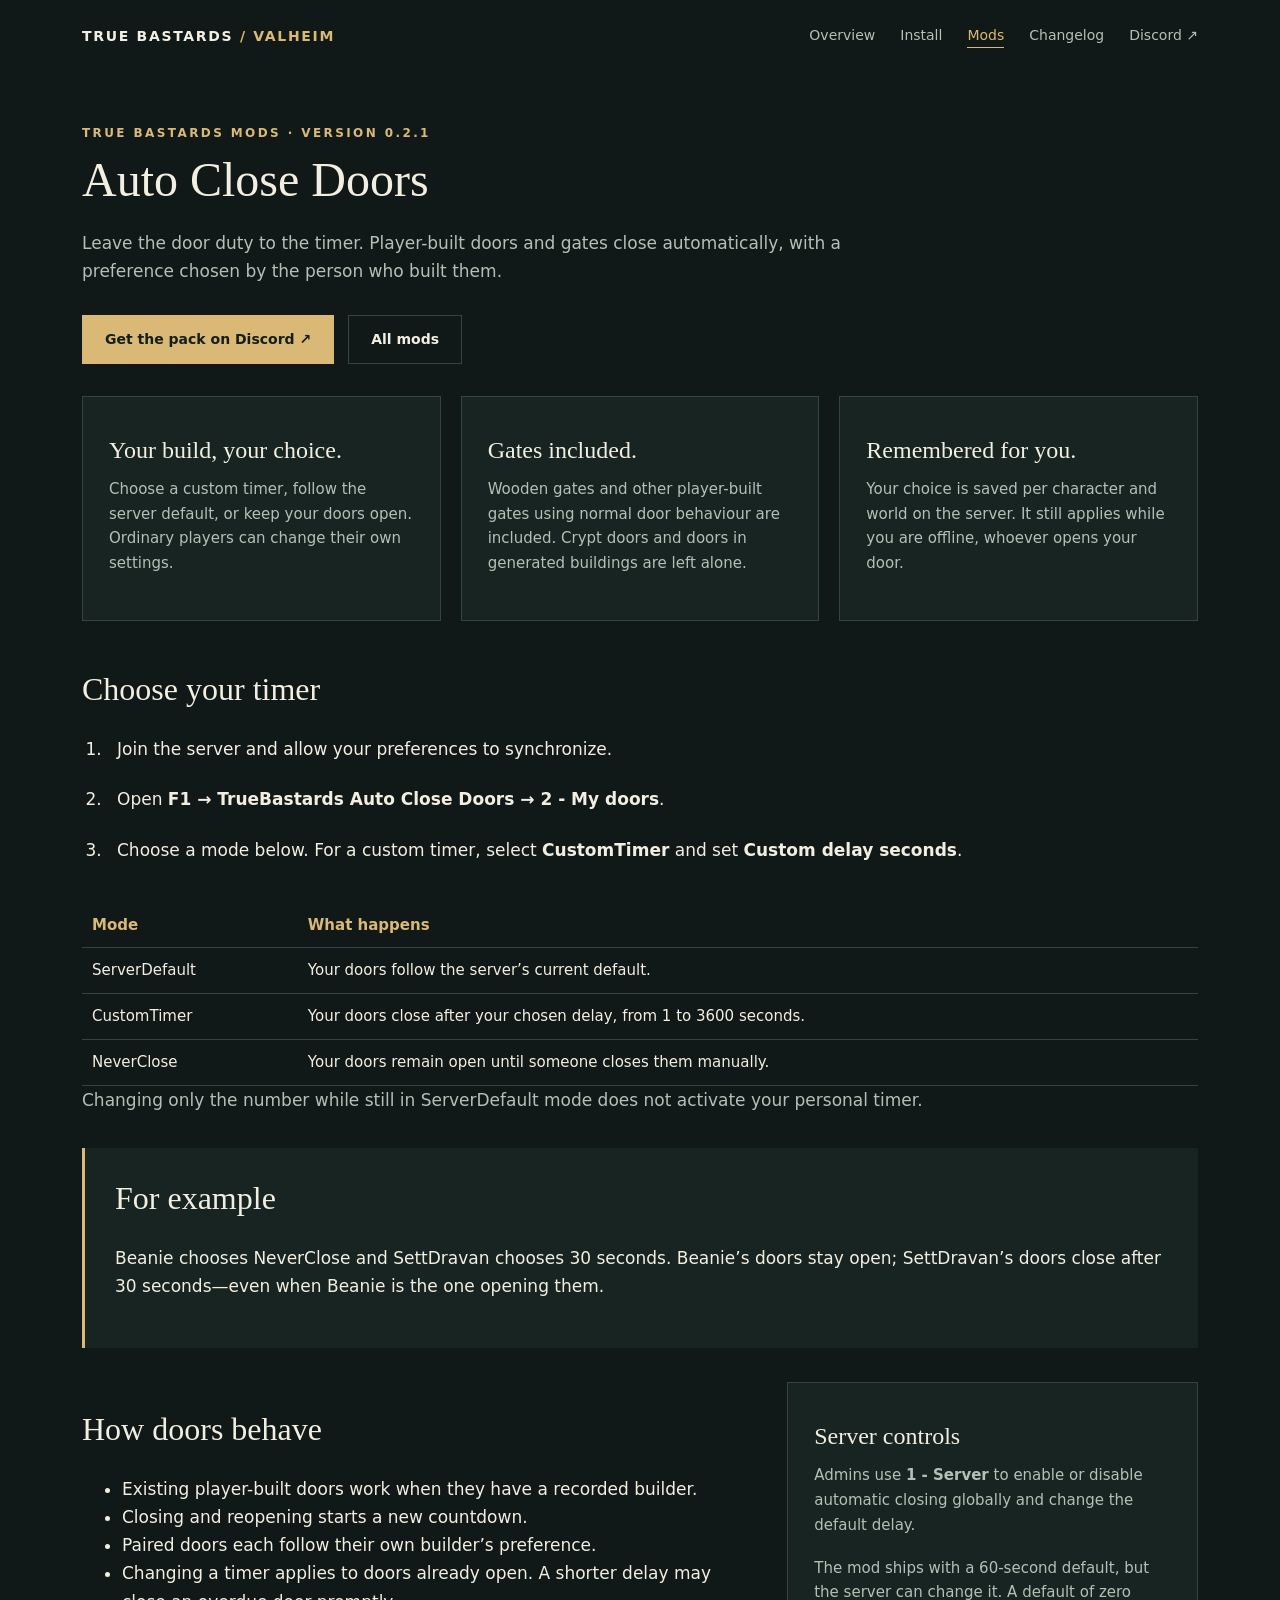
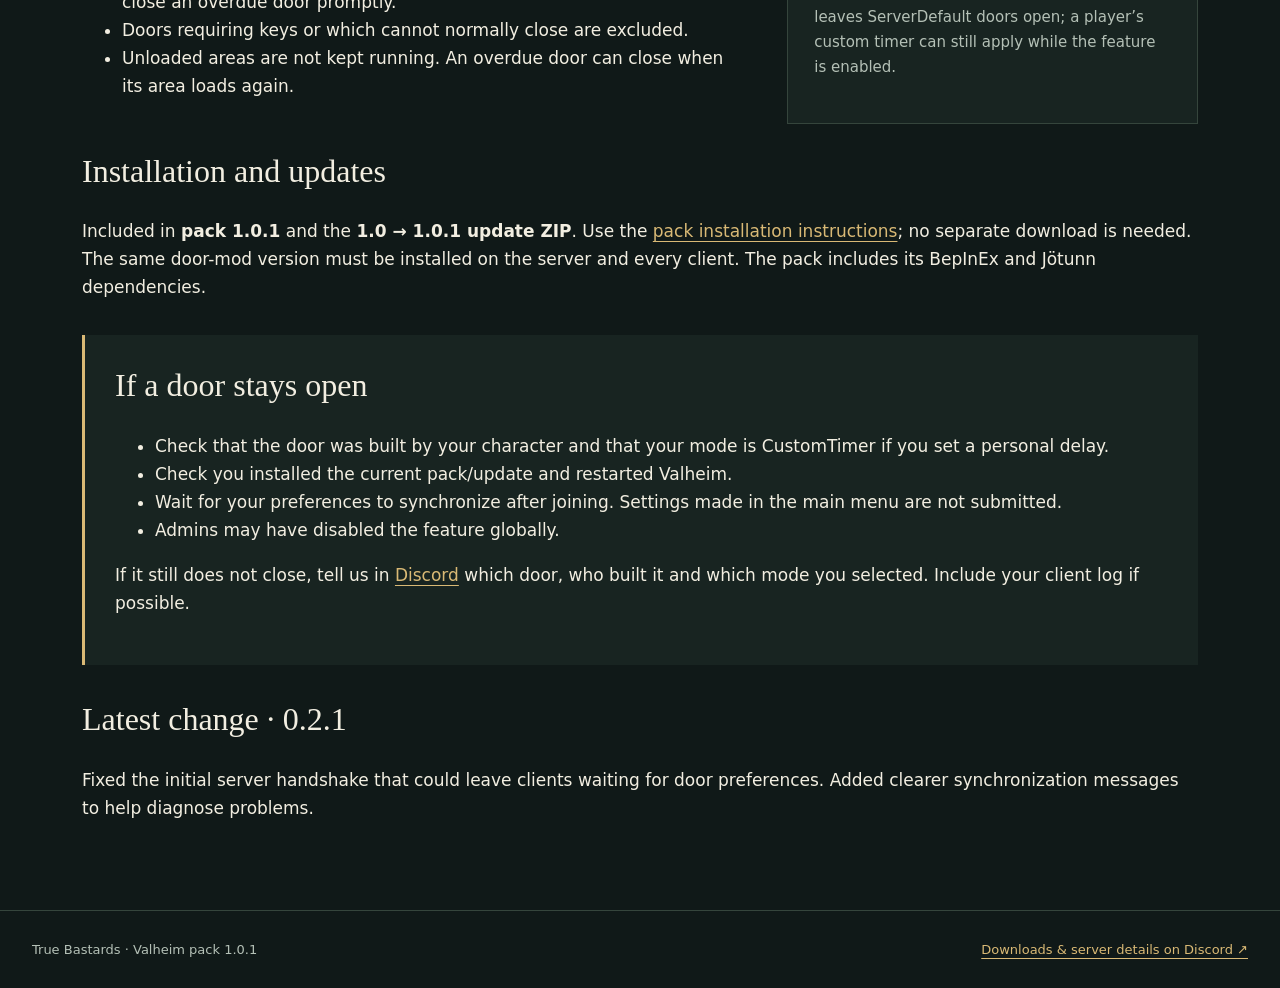
==== auto-close-doors.html @ efa7d238 "Update pack pages for 1.0.1" ====
<!doctype html>
<html lang="en"><head><meta charset="utf-8"><meta name="viewport" content="width=device-width,initial-scale=1"><meta name="description" content="True Bastards Valheim: a survival mod pack for friends. Installation, included mods and release notes."><title>Auto Close Doors · True Bastards Valheim</title><link rel="stylesheet" href="assets/style.css"></head>
<body><a class="skip" href="#main">Skip to content</a><header class="topbar"><a class="brand" href="index.html">TRUE BASTARDS <span>/ VALHEIM</span></a><nav aria-label="Main navigation"><a href="index.html">Overview</a><a href="install.html">Install</a><a href="mods.html" aria-current="page">Mods</a><a href="changelog.html">Changelog</a><a href="https://discord.com/channels/659137486332887071/1054946454545907762">Discord ↗</a></nav></header>
<main id="main"><div class="eyebrow">True Bastards mods · Version 0.2.1</div><h1 class="page-title">Auto Close Doors</h1><p class="intro">Leave the door duty to the timer. Player-built doors and gates close automatically, with a preference chosen by the person who built them.</p><div class="actions"><a class="button" href="https://discord.com/channels/659137486332887071/1054946454545907762">Get the pack on Discord ↗</a><a class="button secondary" href="mods.html">All mods</a></div><div class="grid"><section class="card"><h3>Your build, your choice.</h3><p>Choose a custom timer, follow the server default, or keep your doors open. Ordinary players can change their own settings.</p></section><section class="card"><h3>Gates included.</h3><p>Wooden gates and other player-built gates using normal door behaviour are included. Crypt doors and doors in generated buildings are left alone.</p></section><section class="card"><h3>Remembered for you.</h3><p>Your choice is saved per character and world on the server. It still applies while you are offline, whoever opens your door.</p></section></div><section id="settings"><h2>Choose your timer</h2><ol class="steps"><li>Join the server and allow your preferences to synchronize.</li><li>Open <strong>F1 → TrueBastards Auto Close Doors → 2 - My doors</strong>.</li><li>Choose a mode below. For a custom timer, select <strong>CustomTimer</strong> and set <strong>Custom delay seconds</strong>.</li></ol><table><thead><tr><th>Mode</th><th>What happens</th></tr></thead><tbody><tr><td>ServerDefault</td><td>Your doors follow the server’s current default.</td></tr><tr><td>CustomTimer</td><td>Your doors close after your chosen delay, from 1 to 3600 seconds.</td></tr><tr><td>NeverClose</td><td>Your doors remain open until someone closes them manually.</td></tr></tbody></table><p class="muted">Changing only the number while still in ServerDefault mode does not activate your personal timer.</p></section><section class="band"><h2>For example</h2><p>Beanie chooses NeverClose and SettDravan chooses 30 seconds. Beanie’s doors stay open; SettDravan’s doors close after 30 seconds—even when Beanie is the one opening them.</p></section><div class="split"><section><h2>How doors behave</h2><ul><li>Existing player-built doors work when they have a recorded builder.</li><li>Closing and reopening starts a new countdown.</li><li>Paired doors each follow their own builder’s preference.</li><li>Changing a timer applies to doors already open. A shorter delay may close an overdue door promptly.</li><li>Doors requiring keys or which cannot normally close are excluded.</li><li>Unloaded areas are not kept running. An overdue door can close when its area loads again.</li></ul></section><section class="card"><h3>Server controls</h3><p>Admins use <strong>1 - Server</strong> to enable or disable automatic closing globally and change the default delay.</p><p>The mod ships with a 60-second default, but the server can change it. A default of zero leaves ServerDefault doors open; a player’s custom timer can still apply while the feature is enabled.</p></section></div><section><h2>Installation and updates</h2><p>Included in <strong>pack 1.0.1</strong> and the <strong>1.0 → 1.0.1 update ZIP</strong>. Use the <a href="install.html#update">pack installation instructions</a>; no separate download is needed. The same door-mod version must be installed on the server and every client. The pack includes its BepInEx and Jötunn dependencies.</p></section><section class="band"><h2>If a door stays open</h2><ul><li>Check that the door was built by your character and that your mode is CustomTimer if you set a personal delay.</li><li>Check you installed the current pack/update and restarted Valheim.</li><li>Wait for your preferences to synchronize after joining. Settings made in the main menu are not submitted.</li><li>Admins may have disabled the feature globally.</li></ul><p>If it still does not close, tell us in <a href="https://discord.com/channels/659137486332887071/1054946454545907762">Discord</a> which door, who built it and which mode you selected. Include your client log if possible.</p></section><section><h2>Latest change · 0.2.1</h2><p>Fixed the initial server handshake that could leave clients waiting for door preferences. Added clearer synchronization messages to help diagnose problems.</p></section></main>
<footer><p>True Bastards · Valheim pack 1.0.1</p><p><a href="https://discord.com/channels/659137486332887071/1054946454545907762">Downloads &amp; server details on Discord ↗</a></p></footer>
</body></html>
---- assets/style.css ----
:root{color-scheme:dark;--bg:#101918;--panel:#182421;--ink:#f2eee1;--muted:#b4c0b6;--gold:#d9b975;--line:#35453c}*{box-sizing:border-box}body{margin:0;background:var(--bg);color:var(--ink);font:17px/1.65 system-ui,sans-serif}a{color:var(--gold);text-underline-offset:4px}a:hover{color:#fff}a:focus-visible,input:focus-visible,select:focus-visible{outline:3px solid var(--gold);outline-offset:5px}.skip{position:absolute;left:12px;top:-80px}.skip:focus{top:12px;background:var(--bg);z-index:5}.topbar{max-width:1180px;margin:auto;padding:24px 32px;display:flex;align-items:center;justify-content:space-between;gap:24px}.brand{text-decoration:none;color:var(--ink);font-weight:800;letter-spacing:.12em;font-size:14px}.brand span{color:var(--gold)}nav{display:flex;gap:25px;flex-wrap:wrap}nav a{color:var(--muted);text-decoration:none;font-size:14px}nav a[aria-current=page]{color:var(--gold);border-bottom:1px solid}.hero{position:relative;overflow:hidden;border-block:1px solid var(--line);background:linear-gradient(90deg,rgba(9,16,13,.72),rgba(9,16,13,.22) 55%,rgba(9,16,13,.05)),url("norse-ritual-v1.png") center center/cover no-repeat;padding:85px max(32px,calc((100vw - 1116px)/2)) 100px}.hero:after{content:none}.hero>*{position:relative;z-index:1}.eyebrow{color:var(--gold);font-size:12px;font-weight:700;letter-spacing:.2em;text-transform:uppercase}.hero h1{font-family:Georgia,serif;font-weight:400;font-size:clamp(42px,6.4vw,78px);line-height:1.08;max-width:780px;margin:20px 0}.hero p{max-width:630px;color:var(--muted);font-size:19px}.actions{display:flex;gap:14px;flex-wrap:wrap;margin-top:30px}.button{display:inline-block;padding:12px 22px;background:var(--gold);color:#151e18;text-decoration:none;font-size:14px;font-weight:750;border:1px solid var(--gold)}.button:hover{background:#f2d89e;color:#101918}.button.secondary{background:transparent;color:var(--ink);border-color:var(--line)}main{max-width:1180px;padding:52px 32px 70px;margin:auto}h2,h3{font-family:Georgia,serif;font-weight:400;line-height:1.25}h2{font-size:32px}h3{font-size:24px}p{margin:0 0 18px}.intro{max-width:760px;color:var(--muted)}.grid{display:grid;grid-template-columns:repeat(3,1fr);gap:20px;margin:32px 0 48px}.card{background:var(--panel);border:1px solid var(--line);padding:26px}.card h3{margin:12px 0}.card p{color:var(--muted);font-size:15px}.number{color:var(--gold);font-size:12px;letter-spacing:.15em}.band{padding:30px;border-left:3px solid var(--gold);background:var(--panel);margin:34px 0}.band h2{margin-top:0}.split{display:grid;grid-template-columns:1.6fr 1fr;gap:48px}.steps{padding-left:25px}.steps li{padding:0 0 22px 10px}.steps strong{color:var(--ink)}.steps p{color:var(--muted);margin:5px 0 0}.page-title{font:48px/1.1 Georgia,serif;margin:10px 0 22px}.filters{display:flex;gap:16px;align-items:end;margin:32px 0 15px}.filters label{display:grid;gap:6px;font-size:13px;color:var(--muted)}.filters label:first-child{flex:1}input,select{font:inherit;background:var(--panel);border:1px solid var(--line);color:var(--ink);padding:12px;min-width:0;width:100%}.mod-grid{display:grid;grid-template-columns:repeat(2,1fr);gap:16px}.mod h2{font-size:24px;margin:8px 0 12px}.mod p{font-size:15px}.mod .meta{font:12px system-ui;color:var(--gold);text-transform:uppercase;letter-spacing:.08em}.mod a{font-size:14px}.muted{color:var(--muted)}.release{border-top:1px solid var(--line);padding:30px 0}.release h2{margin:6px 0 18px}.release li{margin:12px 0}footer{border-top:1px solid var(--line);padding:28px 32px;display:flex;justify-content:space-between;gap:20px;font-size:13px;color:var(--muted)}footer p{margin:0}code{color:var(--gold);overflow-wrap:anywhere}table{width:100%;border-collapse:collapse;font-size:15px}td,th{text-align:left;border-bottom:1px solid var(--line);padding:10px}th{color:var(--gold)}[hidden]{display:none!important}@media(max-width:760px){.topbar{align-items:flex-start;flex-direction:column;padding:22px}nav{gap:18px}.hero{padding:52px 22px 65px;background-position:72% center;background-image:linear-gradient(90deg,rgba(9,16,13,.85),rgba(9,16,13,.58)),url("norse-ritual-v1.png")}.hero:after{inset:45% 0 0 25%}main{padding:34px 22px 50px}.grid,.split,.mod-grid{grid-template-columns:1fr;gap:16px}.filters{align-items:stretch;flex-direction:column}.page-title{font-size:39px}footer{flex-direction:column;padding:24px 22px}.grid{margin-bottom:32px}}@media(prefers-reduced-motion:reduce){*{scroll-behavior:auto!important}}
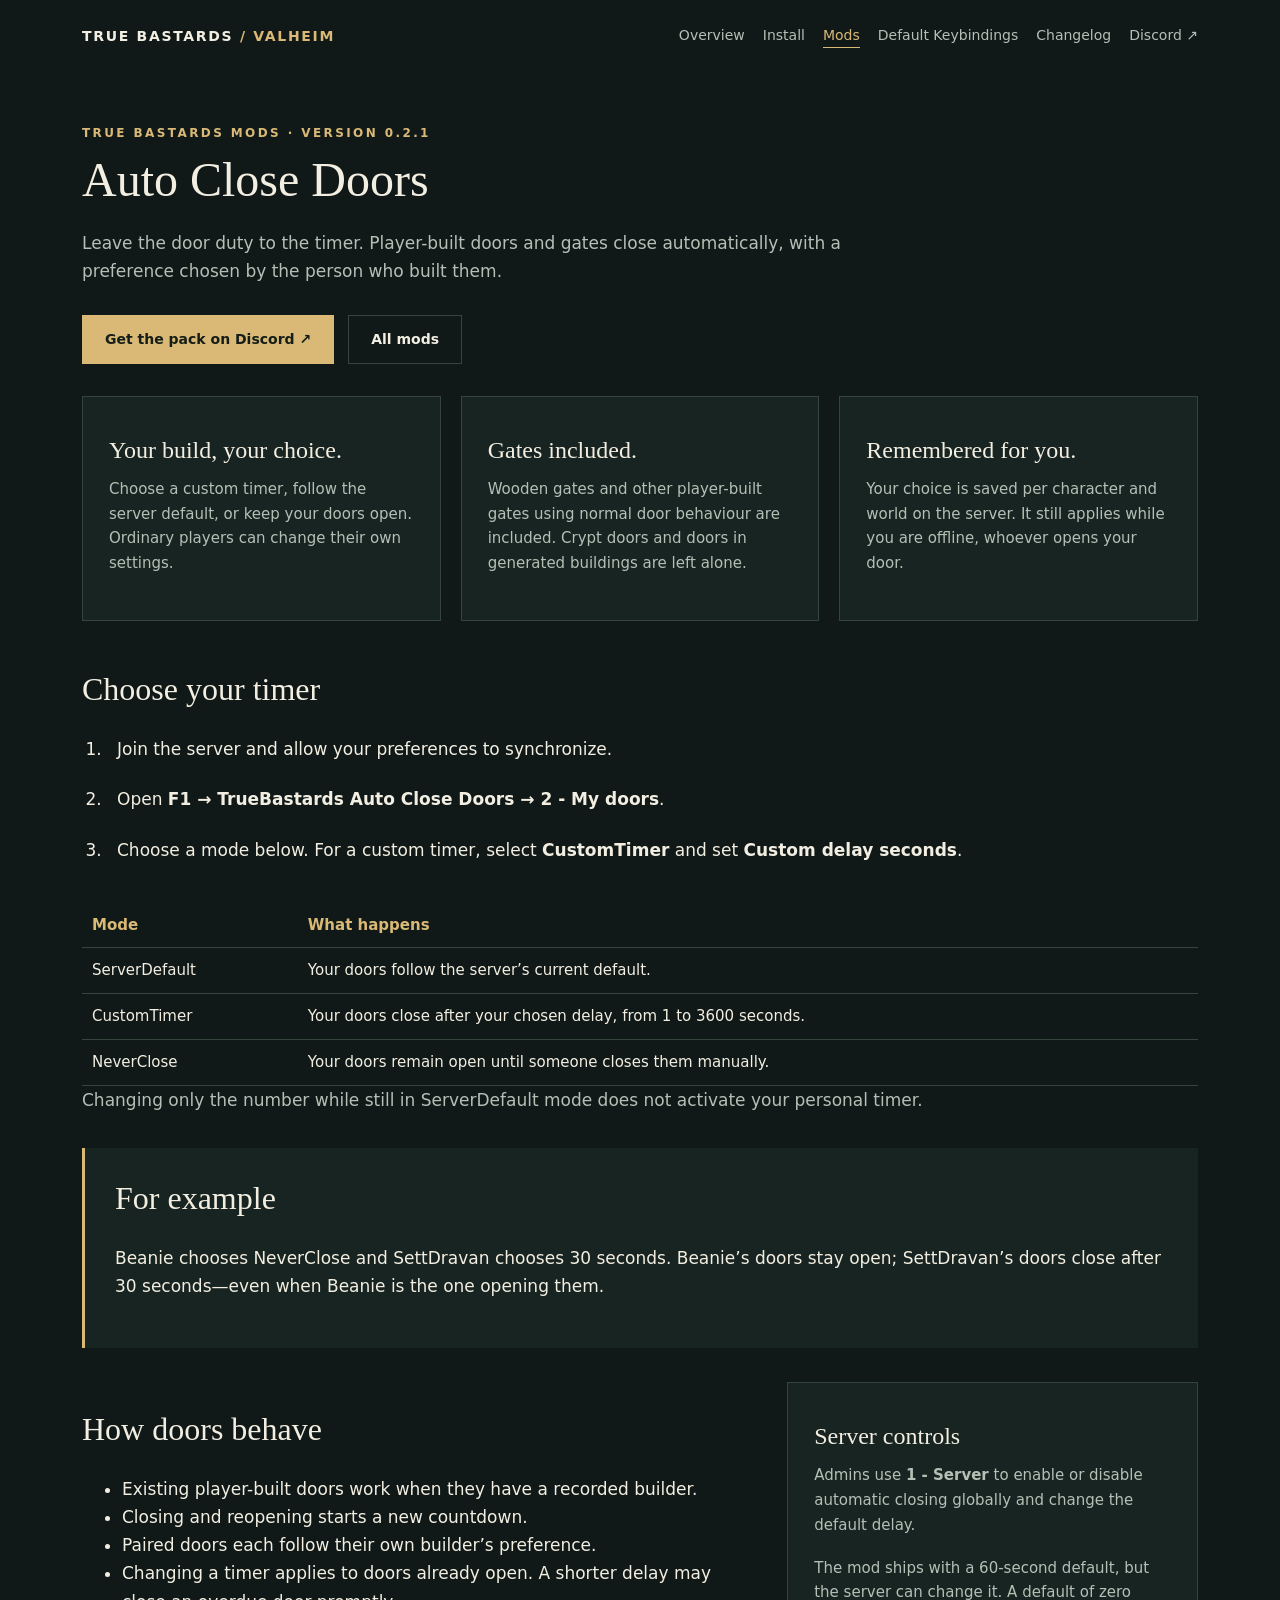
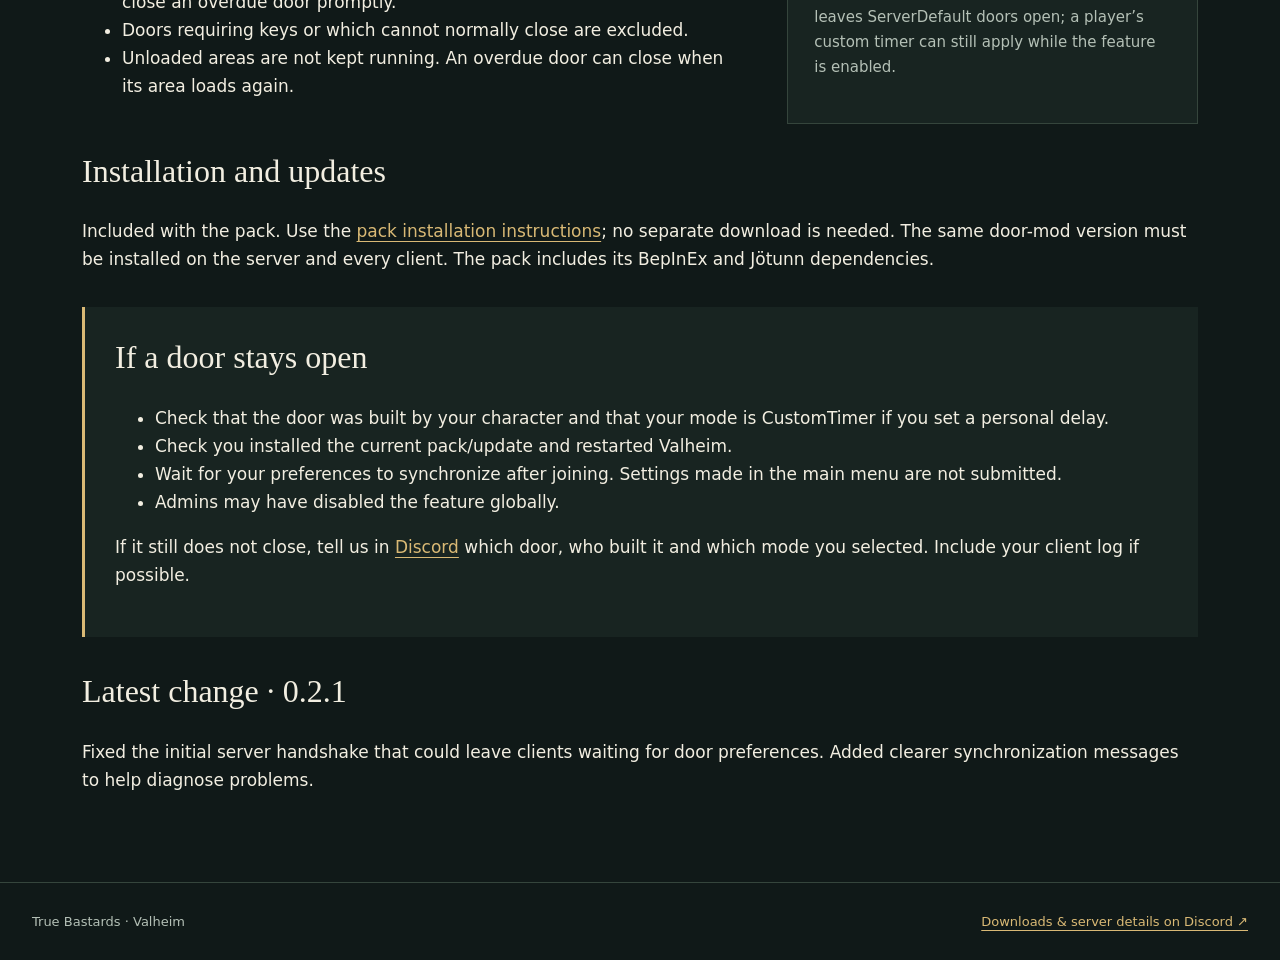
==== commit 5eacd67d: "Update pack website and controls" ====
--- a/auto-close-doors.html
+++ b/auto-close-doors.html
@@ -1,6 +1,6 @@
 <!doctype html>
 <html lang="en"><head><meta charset="utf-8"><meta name="viewport" content="width=device-width,initial-scale=1"><meta name="description" content="True Bastards Valheim: a survival mod pack for friends. Installation, included mods and release notes."><title>Auto Close Doors · True Bastards Valheim</title><link rel="stylesheet" href="assets/style.css"></head>
-<body><a class="skip" href="#main">Skip to content</a><header class="topbar"><a class="brand" href="index.html">TRUE BASTARDS <span>/ VALHEIM</span></a><nav aria-label="Main navigation"><a href="index.html">Overview</a><a href="install.html">Install</a><a href="mods.html" aria-current="page">Mods</a><a href="changelog.html">Changelog</a><a href="https://discord.com/channels/659137486332887071/1054946454545907762">Discord ↗</a></nav></header>
-<main id="main"><div class="eyebrow">True Bastards mods · Version 0.2.1</div><h1 class="page-title">Auto Close Doors</h1><p class="intro">Leave the door duty to the timer. Player-built doors and gates close automatically, with a preference chosen by the person who built them.</p><div class="actions"><a class="button" href="https://discord.com/channels/659137486332887071/1054946454545907762">Get the pack on Discord ↗</a><a class="button secondary" href="mods.html">All mods</a></div><div class="grid"><section class="card"><h3>Your build, your choice.</h3><p>Choose a custom timer, follow the server default, or keep your doors open. Ordinary players can change their own settings.</p></section><section class="card"><h3>Gates included.</h3><p>Wooden gates and other player-built gates using normal door behaviour are included. Crypt doors and doors in generated buildings are left alone.</p></section><section class="card"><h3>Remembered for you.</h3><p>Your choice is saved per character and world on the server. It still applies while you are offline, whoever opens your door.</p></section></div><section id="settings"><h2>Choose your timer</h2><ol class="steps"><li>Join the server and allow your preferences to synchronize.</li><li>Open <strong>F1 → TrueBastards Auto Close Doors → 2 - My doors</strong>.</li><li>Choose a mode below. For a custom timer, select <strong>CustomTimer</strong> and set <strong>Custom delay seconds</strong>.</li></ol><table><thead><tr><th>Mode</th><th>What happens</th></tr></thead><tbody><tr><td>ServerDefault</td><td>Your doors follow the server’s current default.</td></tr><tr><td>CustomTimer</td><td>Your doors close after your chosen delay, from 1 to 3600 seconds.</td></tr><tr><td>NeverClose</td><td>Your doors remain open until someone closes them manually.</td></tr></tbody></table><p class="muted">Changing only the number while still in ServerDefault mode does not activate your personal timer.</p></section><section class="band"><h2>For example</h2><p>Beanie chooses NeverClose and SettDravan chooses 30 seconds. Beanie’s doors stay open; SettDravan’s doors close after 30 seconds—even when Beanie is the one opening them.</p></section><div class="split"><section><h2>How doors behave</h2><ul><li>Existing player-built doors work when they have a recorded builder.</li><li>Closing and reopening starts a new countdown.</li><li>Paired doors each follow their own builder’s preference.</li><li>Changing a timer applies to doors already open. A shorter delay may close an overdue door promptly.</li><li>Doors requiring keys or which cannot normally close are excluded.</li><li>Unloaded areas are not kept running. An overdue door can close when its area loads again.</li></ul></section><section class="card"><h3>Server controls</h3><p>Admins use <strong>1 - Server</strong> to enable or disable automatic closing globally and change the default delay.</p><p>The mod ships with a 60-second default, but the server can change it. A default of zero leaves ServerDefault doors open; a player’s custom timer can still apply while the feature is enabled.</p></section></div><section><h2>Installation and updates</h2><p>Included in <strong>pack 1.0.1</strong> and the <strong>1.0 → 1.0.1 update ZIP</strong>. Use the <a href="install.html#update">pack installation instructions</a>; no separate download is needed. The same door-mod version must be installed on the server and every client. The pack includes its BepInEx and Jötunn dependencies.</p></section><section class="band"><h2>If a door stays open</h2><ul><li>Check that the door was built by your character and that your mode is CustomTimer if you set a personal delay.</li><li>Check you installed the current pack/update and restarted Valheim.</li><li>Wait for your preferences to synchronize after joining. Settings made in the main menu are not submitted.</li><li>Admins may have disabled the feature globally.</li></ul><p>If it still does not close, tell us in <a href="https://discord.com/channels/659137486332887071/1054946454545907762">Discord</a> which door, who built it and which mode you selected. Include your client log if possible.</p></section><section><h2>Latest change · 0.2.1</h2><p>Fixed the initial server handshake that could leave clients waiting for door preferences. Added clearer synchronization messages to help diagnose problems.</p></section></main>
-<footer><p>True Bastards · Valheim pack 1.0.1</p><p><a href="https://discord.com/channels/659137486332887071/1054946454545907762">Downloads &amp; server details on Discord ↗</a></p></footer>
+<body><a class="skip" href="#main">Skip to content</a><header class="topbar"><a class="brand" href="index.html">TRUE BASTARDS <span>/ VALHEIM</span></a><nav aria-label="Main navigation"><a href="index.html">Overview</a><a href="install.html">Install</a><a href="mods.html" aria-current="page">Mods</a><a href="keybindings.html">Default Keybindings</a><a href="changelog.html">Changelog</a><a href="https://discord.com/channels/659137486332887071/1054946454545907762">Discord ↗</a></nav></header>
+<main id="main"><div class="eyebrow">True Bastards mods · Version 0.2.1</div><h1 class="page-title">Auto Close Doors</h1><p class="intro">Leave the door duty to the timer. Player-built doors and gates close automatically, with a preference chosen by the person who built them.</p><div class="actions"><a class="button" href="https://discord.com/channels/659137486332887071/1054946454545907762">Get the pack on Discord ↗</a><a class="button secondary" href="mods.html">All mods</a></div><div class="grid"><section class="card"><h3>Your build, your choice.</h3><p>Choose a custom timer, follow the server default, or keep your doors open. Ordinary players can change their own settings.</p></section><section class="card"><h3>Gates included.</h3><p>Wooden gates and other player-built gates using normal door behaviour are included. Crypt doors and doors in generated buildings are left alone.</p></section><section class="card"><h3>Remembered for you.</h3><p>Your choice is saved per character and world on the server. It still applies while you are offline, whoever opens your door.</p></section></div><section id="settings"><h2>Choose your timer</h2><ol class="steps"><li>Join the server and allow your preferences to synchronize.</li><li>Open <strong>F1 → TrueBastards Auto Close Doors → 2 - My doors</strong>.</li><li>Choose a mode below. For a custom timer, select <strong>CustomTimer</strong> and set <strong>Custom delay seconds</strong>.</li></ol><table><thead><tr><th>Mode</th><th>What happens</th></tr></thead><tbody><tr><td>ServerDefault</td><td>Your doors follow the server’s current default.</td></tr><tr><td>CustomTimer</td><td>Your doors close after your chosen delay, from 1 to 3600 seconds.</td></tr><tr><td>NeverClose</td><td>Your doors remain open until someone closes them manually.</td></tr></tbody></table><p class="muted">Changing only the number while still in ServerDefault mode does not activate your personal timer.</p></section><section class="band"><h2>For example</h2><p>Beanie chooses NeverClose and SettDravan chooses 30 seconds. Beanie’s doors stay open; SettDravan’s doors close after 30 seconds—even when Beanie is the one opening them.</p></section><div class="split"><section><h2>How doors behave</h2><ul><li>Existing player-built doors work when they have a recorded builder.</li><li>Closing and reopening starts a new countdown.</li><li>Paired doors each follow their own builder’s preference.</li><li>Changing a timer applies to doors already open. A shorter delay may close an overdue door promptly.</li><li>Doors requiring keys or which cannot normally close are excluded.</li><li>Unloaded areas are not kept running. An overdue door can close when its area loads again.</li></ul></section><section class="card"><h3>Server controls</h3><p>Admins use <strong>1 - Server</strong> to enable or disable automatic closing globally and change the default delay.</p><p>The mod ships with a 60-second default, but the server can change it. A default of zero leaves ServerDefault doors open; a player’s custom timer can still apply while the feature is enabled.</p></section></div><section><h2>Installation and updates</h2><p>Included with the pack. Use the <a href="install.html#update">pack installation instructions</a>; no separate download is needed. The same door-mod version must be installed on the server and every client. The pack includes its BepInEx and Jötunn dependencies.</p></section><section class="band"><h2>If a door stays open</h2><ul><li>Check that the door was built by your character and that your mode is CustomTimer if you set a personal delay.</li><li>Check you installed the current pack/update and restarted Valheim.</li><li>Wait for your preferences to synchronize after joining. Settings made in the main menu are not submitted.</li><li>Admins may have disabled the feature globally.</li></ul><p>If it still does not close, tell us in <a href="https://discord.com/channels/659137486332887071/1054946454545907762">Discord</a> which door, who built it and which mode you selected. Include your client log if possible.</p></section><section><h2>Latest change · 0.2.1</h2><p>Fixed the initial server handshake that could leave clients waiting for door preferences. Added clearer synchronization messages to help diagnose problems.</p></section></main>
+<footer><p>True Bastards · Valheim</p><p><a href="https://discord.com/channels/659137486332887071/1054946454545907762">Downloads &amp; server details on Discord ↗</a></p></footer>
 </body></html>
--- a/assets/style.css
+++ b/assets/style.css
@@ -1 +1,3 @@
 :root{color-scheme:dark;--bg:#101918;--panel:#182421;--ink:#f2eee1;--muted:#b4c0b6;--gold:#d9b975;--line:#35453c}*{box-sizing:border-box}body{margin:0;background:var(--bg);color:var(--ink);font:17px/1.65 system-ui,sans-serif}a{color:var(--gold);text-underline-offset:4px}a:hover{color:#fff}a:focus-visible,input:focus-visible,select:focus-visible{outline:3px solid var(--gold);outline-offset:5px}.skip{position:absolute;left:12px;top:-80px}.skip:focus{top:12px;background:var(--bg);z-index:5}.topbar{max-width:1180px;margin:auto;padding:24px 32px;display:flex;align-items:center;justify-content:space-between;gap:24px}.brand{text-decoration:none;color:var(--ink);font-weight:800;letter-spacing:.12em;font-size:14px}.brand span{color:var(--gold)}nav{display:flex;gap:25px;flex-wrap:wrap}nav a{color:var(--muted);text-decoration:none;font-size:14px}nav a[aria-current=page]{color:var(--gold);border-bottom:1px solid}.hero{position:relative;overflow:hidden;border-block:1px solid var(--line);background:linear-gradient(90deg,rgba(9,16,13,.72),rgba(9,16,13,.22) 55%,rgba(9,16,13,.05)),url("norse-ritual-v1.png") center center/cover no-repeat;padding:85px max(32px,calc((100vw - 1116px)/2)) 100px}.hero:after{content:none}.hero>*{position:relative;z-index:1}.eyebrow{color:var(--gold);font-size:12px;font-weight:700;letter-spacing:.2em;text-transform:uppercase}.hero h1{font-family:Georgia,serif;font-weight:400;font-size:clamp(42px,6.4vw,78px);line-height:1.08;max-width:780px;margin:20px 0}.hero p{max-width:630px;color:var(--muted);font-size:19px}.actions{display:flex;gap:14px;flex-wrap:wrap;margin-top:30px}.button{display:inline-block;padding:12px 22px;background:var(--gold);color:#151e18;text-decoration:none;font-size:14px;font-weight:750;border:1px solid var(--gold)}.button:hover{background:#f2d89e;color:#101918}.button.secondary{background:transparent;color:var(--ink);border-color:var(--line)}main{max-width:1180px;padding:52px 32px 70px;margin:auto}h2,h3{font-family:Georgia,serif;font-weight:400;line-height:1.25}h2{font-size:32px}h3{font-size:24px}p{margin:0 0 18px}.intro{max-width:760px;color:var(--muted)}.grid{display:grid;grid-template-columns:repeat(3,1fr);gap:20px;margin:32px 0 48px}.card{background:var(--panel);border:1px solid var(--line);padding:26px}.card h3{margin:12px 0}.card p{color:var(--muted);font-size:15px}.number{color:var(--gold);font-size:12px;letter-spacing:.15em}.band{padding:30px;border-left:3px solid var(--gold);background:var(--panel);margin:34px 0}.band h2{margin-top:0}.split{display:grid;grid-template-columns:1.6fr 1fr;gap:48px}.steps{padding-left:25px}.steps li{padding:0 0 22px 10px}.steps strong{color:var(--ink)}.steps p{color:var(--muted);margin:5px 0 0}.page-title{font:48px/1.1 Georgia,serif;margin:10px 0 22px}.filters{display:flex;gap:16px;align-items:end;margin:32px 0 15px}.filters label{display:grid;gap:6px;font-size:13px;color:var(--muted)}.filters label:first-child{flex:1}input,select{font:inherit;background:var(--panel);border:1px solid var(--line);color:var(--ink);padding:12px;min-width:0;width:100%}.mod-grid{display:grid;grid-template-columns:repeat(2,1fr);gap:16px}.mod h2{font-size:24px;margin:8px 0 12px}.mod p{font-size:15px}.mod .meta{font:12px system-ui;color:var(--gold);text-transform:uppercase;letter-spacing:.08em}.mod a{font-size:14px}.muted{color:var(--muted)}.release{border-top:1px solid var(--line);padding:30px 0}.release h2{margin:6px 0 18px}.release li{margin:12px 0}footer{border-top:1px solid var(--line);padding:28px 32px;display:flex;justify-content:space-between;gap:20px;font-size:13px;color:var(--muted)}footer p{margin:0}code{color:var(--gold);overflow-wrap:anywhere}table{width:100%;border-collapse:collapse;font-size:15px}td,th{text-align:left;border-bottom:1px solid var(--line);padding:10px}th{color:var(--gold)}[hidden]{display:none!important}@media(max-width:760px){.topbar{align-items:flex-start;flex-direction:column;padding:22px}nav{gap:18px}.hero{padding:52px 22px 65px;background-position:72% center;background-image:linear-gradient(90deg,rgba(9,16,13,.85),rgba(9,16,13,.58)),url("norse-ritual-v1.png")}.hero:after{inset:45% 0 0 25%}main{padding:34px 22px 50px}.grid,.split,.mod-grid{grid-template-columns:1fr;gap:16px}.filters{align-items:stretch;flex-direction:column}.page-title{font-size:39px}footer{flex-direction:column;padding:24px 22px}.grid{margin-bottom:32px}}@media(prefers-reduced-motion:reduce){*{scroll-behavior:auto!important}}
+/* Readable keyboard reference and compact release details. */
+kbd{display:inline-block;padding:2px 7px;border:1px solid #617265;border-bottom-width:3px;border-radius:4px;background:#1e2d27;color:var(--ink);font:13px/1.5 system-ui,sans-serif;white-space:nowrap}td{vertical-align:top}td:first-child{min-width:105px}details{margin:24px 0;padding:18px 22px;border:1px solid var(--line)}summary{cursor:pointer;color:var(--gold)}summary:focus-visible{outline:3px solid var(--gold);outline-offset:5px}nav{gap:18px}.topbar{flex-wrap:wrap}.card{min-width:0}h1,h2,h3{overflow-wrap:break-word}@media(max-width:480px){.band{padding:22px}td,th{padding:10px 6px}table{font-size:14px}kbd{font-size:12px;padding:2px 5px}}
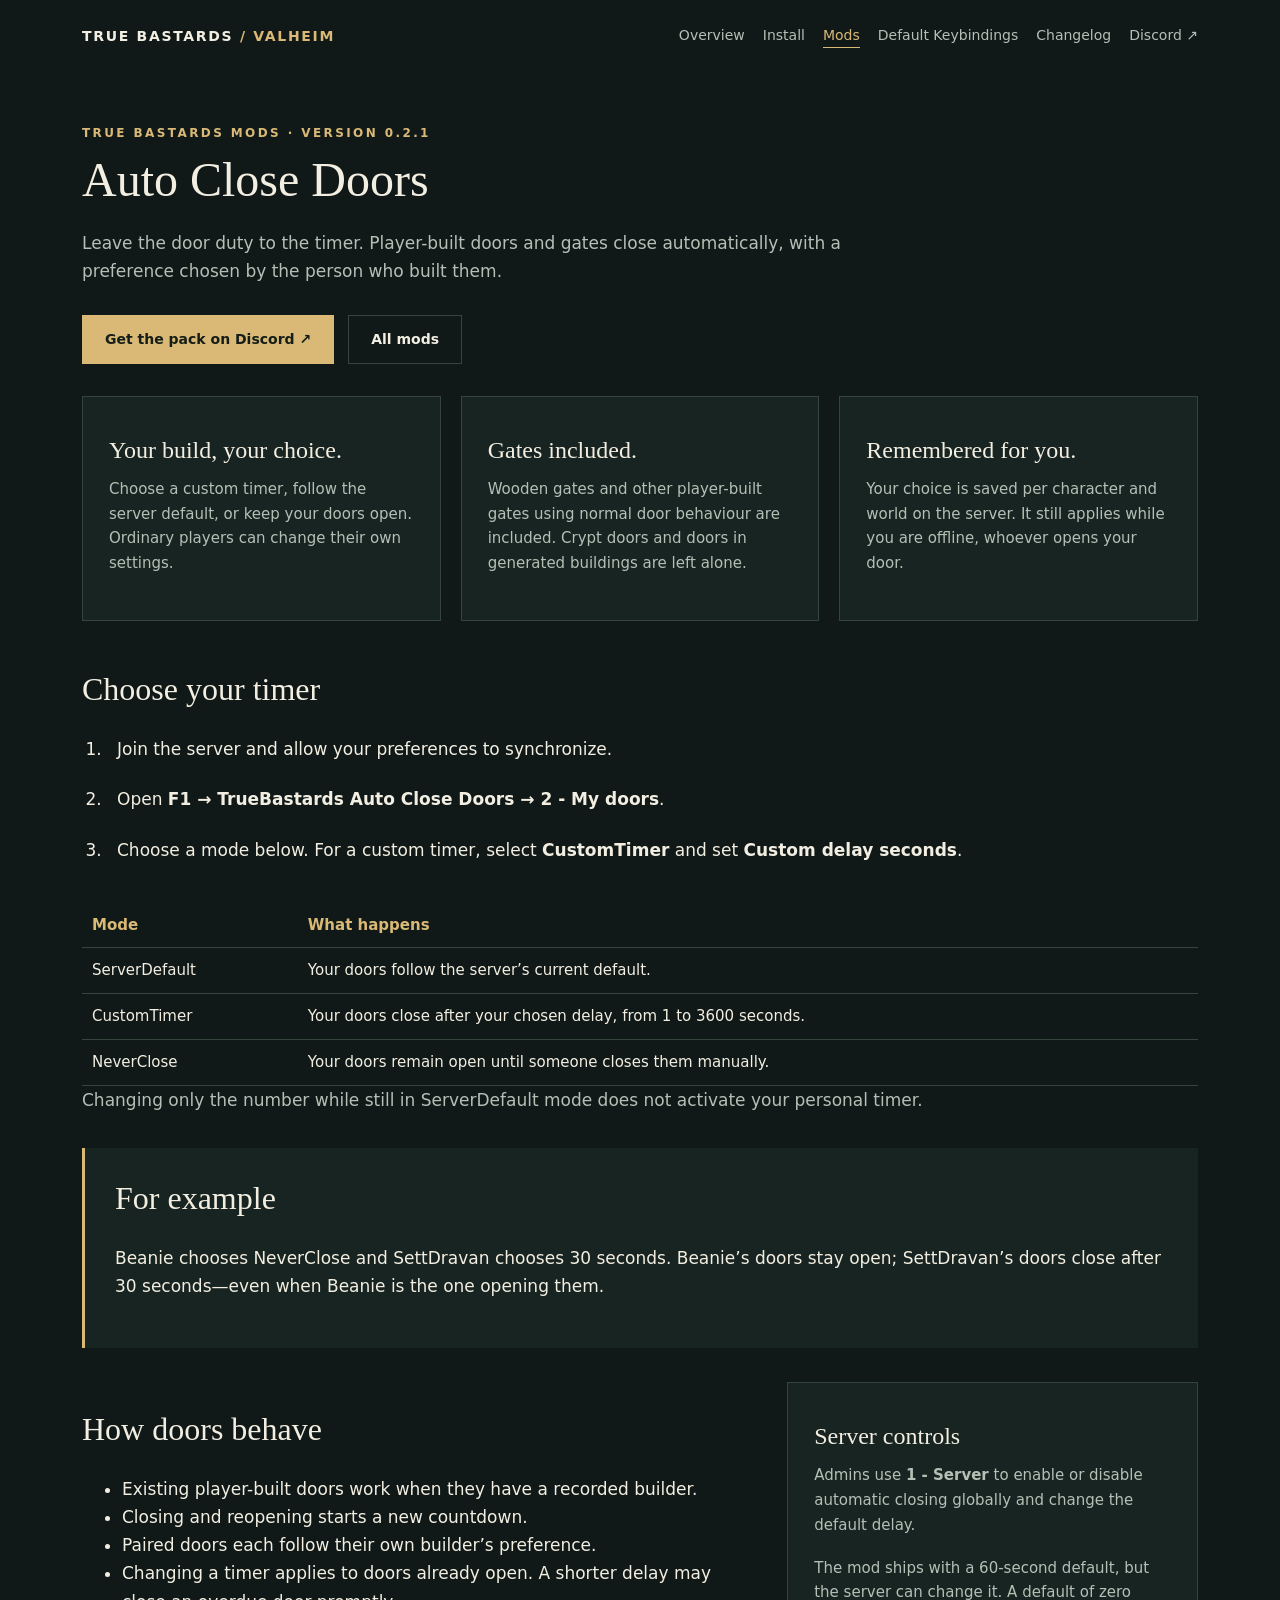
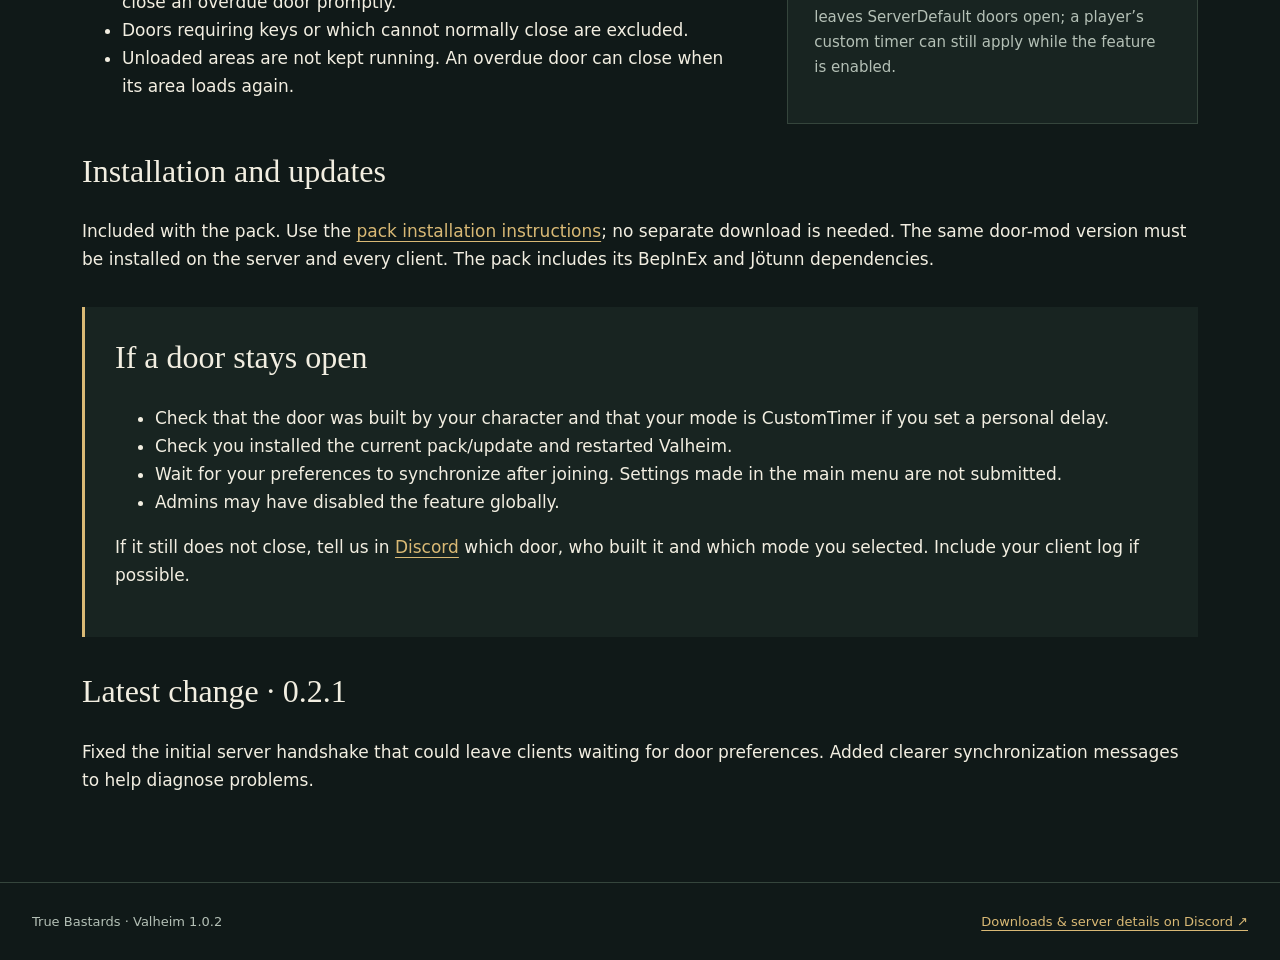
==== commit 8708fbf2: "Release pack 1.0.2" ====
--- a/auto-close-doors.html
+++ b/auto-close-doors.html
@@ -2,5 +2,5 @@
 <html lang="en"><head><meta charset="utf-8"><meta name="viewport" content="width=device-width,initial-scale=1"><meta name="description" content="True Bastards Valheim: a survival mod pack for friends. Installation, included mods and release notes."><title>Auto Close Doors · True Bastards Valheim</title><link rel="stylesheet" href="assets/style.css"></head>
 <body><a class="skip" href="#main">Skip to content</a><header class="topbar"><a class="brand" href="index.html">TRUE BASTARDS <span>/ VALHEIM</span></a><nav aria-label="Main navigation"><a href="index.html">Overview</a><a href="install.html">Install</a><a href="mods.html" aria-current="page">Mods</a><a href="keybindings.html">Default Keybindings</a><a href="changelog.html">Changelog</a><a href="https://discord.com/channels/659137486332887071/1054946454545907762">Discord ↗</a></nav></header>
 <main id="main"><div class="eyebrow">True Bastards mods · Version 0.2.1</div><h1 class="page-title">Auto Close Doors</h1><p class="intro">Leave the door duty to the timer. Player-built doors and gates close automatically, with a preference chosen by the person who built them.</p><div class="actions"><a class="button" href="https://discord.com/channels/659137486332887071/1054946454545907762">Get the pack on Discord ↗</a><a class="button secondary" href="mods.html">All mods</a></div><div class="grid"><section class="card"><h3>Your build, your choice.</h3><p>Choose a custom timer, follow the server default, or keep your doors open. Ordinary players can change their own settings.</p></section><section class="card"><h3>Gates included.</h3><p>Wooden gates and other player-built gates using normal door behaviour are included. Crypt doors and doors in generated buildings are left alone.</p></section><section class="card"><h3>Remembered for you.</h3><p>Your choice is saved per character and world on the server. It still applies while you are offline, whoever opens your door.</p></section></div><section id="settings"><h2>Choose your timer</h2><ol class="steps"><li>Join the server and allow your preferences to synchronize.</li><li>Open <strong>F1 → TrueBastards Auto Close Doors → 2 - My doors</strong>.</li><li>Choose a mode below. For a custom timer, select <strong>CustomTimer</strong> and set <strong>Custom delay seconds</strong>.</li></ol><table><thead><tr><th>Mode</th><th>What happens</th></tr></thead><tbody><tr><td>ServerDefault</td><td>Your doors follow the server’s current default.</td></tr><tr><td>CustomTimer</td><td>Your doors close after your chosen delay, from 1 to 3600 seconds.</td></tr><tr><td>NeverClose</td><td>Your doors remain open until someone closes them manually.</td></tr></tbody></table><p class="muted">Changing only the number while still in ServerDefault mode does not activate your personal timer.</p></section><section class="band"><h2>For example</h2><p>Beanie chooses NeverClose and SettDravan chooses 30 seconds. Beanie’s doors stay open; SettDravan’s doors close after 30 seconds—even when Beanie is the one opening them.</p></section><div class="split"><section><h2>How doors behave</h2><ul><li>Existing player-built doors work when they have a recorded builder.</li><li>Closing and reopening starts a new countdown.</li><li>Paired doors each follow their own builder’s preference.</li><li>Changing a timer applies to doors already open. A shorter delay may close an overdue door promptly.</li><li>Doors requiring keys or which cannot normally close are excluded.</li><li>Unloaded areas are not kept running. An overdue door can close when its area loads again.</li></ul></section><section class="card"><h3>Server controls</h3><p>Admins use <strong>1 - Server</strong> to enable or disable automatic closing globally and change the default delay.</p><p>The mod ships with a 60-second default, but the server can change it. A default of zero leaves ServerDefault doors open; a player’s custom timer can still apply while the feature is enabled.</p></section></div><section><h2>Installation and updates</h2><p>Included with the pack. Use the <a href="install.html#update">pack installation instructions</a>; no separate download is needed. The same door-mod version must be installed on the server and every client. The pack includes its BepInEx and Jötunn dependencies.</p></section><section class="band"><h2>If a door stays open</h2><ul><li>Check that the door was built by your character and that your mode is CustomTimer if you set a personal delay.</li><li>Check you installed the current pack/update and restarted Valheim.</li><li>Wait for your preferences to synchronize after joining. Settings made in the main menu are not submitted.</li><li>Admins may have disabled the feature globally.</li></ul><p>If it still does not close, tell us in <a href="https://discord.com/channels/659137486332887071/1054946454545907762">Discord</a> which door, who built it and which mode you selected. Include your client log if possible.</p></section><section><h2>Latest change · 0.2.1</h2><p>Fixed the initial server handshake that could leave clients waiting for door preferences. Added clearer synchronization messages to help diagnose problems.</p></section></main>
-<footer><p>True Bastards · Valheim</p><p><a href="https://discord.com/channels/659137486332887071/1054946454545907762">Downloads &amp; server details on Discord ↗</a></p></footer>
+<footer><p>True Bastards · Valheim 1.0.2</p><p><a href="https://discord.com/channels/659137486332887071/1054946454545907762">Downloads &amp; server details on Discord ↗</a></p></footer>
 </body></html>
